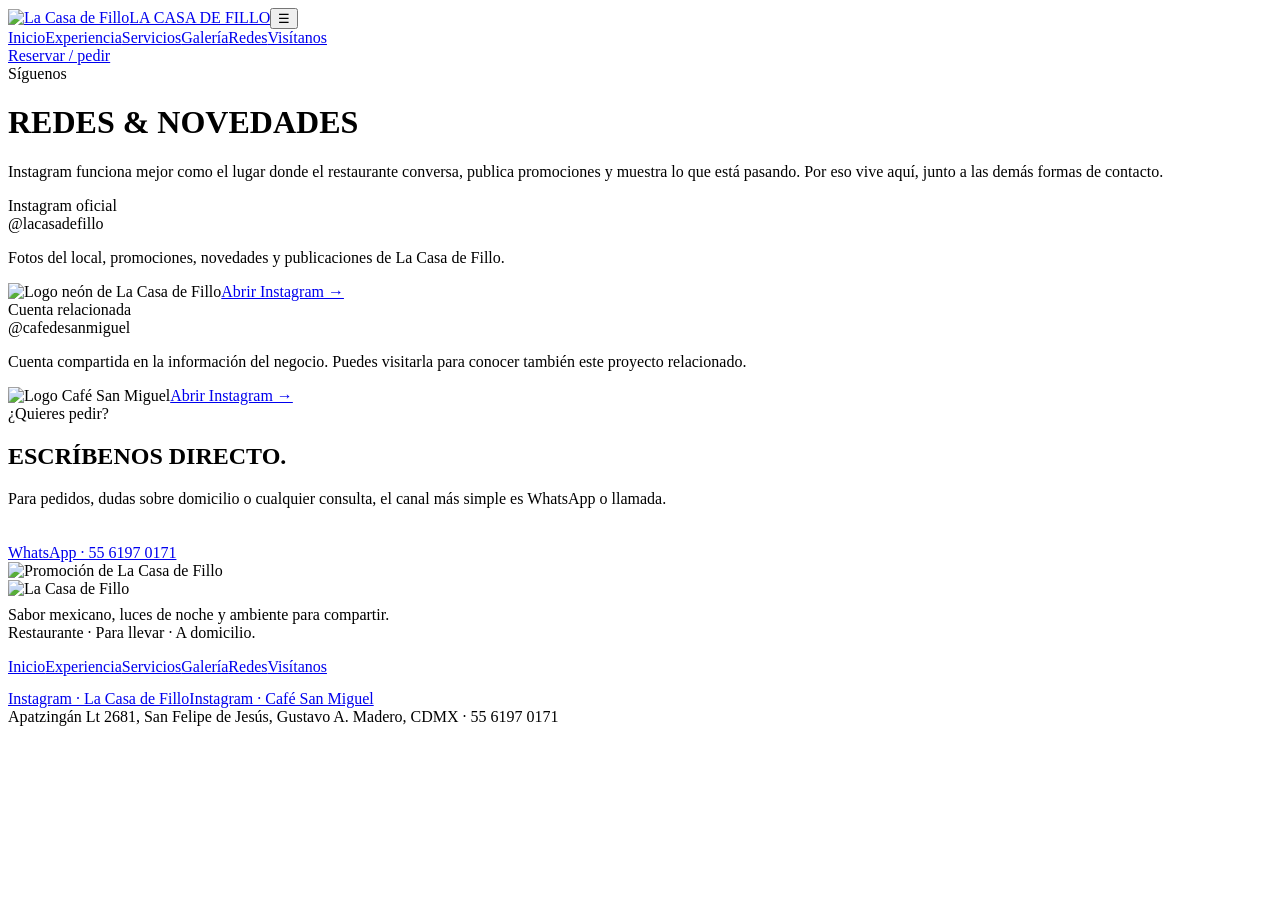
==== redes.html @ 6eaad09c "Add files via upload" ====
<!doctype html><html lang="es"><head><meta charset="UTF-8"><meta name="viewport" content="width=device-width, initial-scale=1.0"><meta name="theme-color" content="#070707"><title>Redes sociales · La Casa de Fillo</title><link rel="stylesheet" href="assets/styles.css"></head><body><header class="nav"><div class="container nav-inner"><a class="brand" href="index.html"><img src="assets/IMG-20261004-WA0051.jpg" alt="La Casa de Fillo"><span>LA CASA DE FILLO</span></a><button class="menu-toggle" aria-label="Abrir menú">☰</button><nav class="nav-links"><a href="index.html" class="">Inicio</a><a href="experiencia.html" class="">Experiencia</a><a href="servicios.html" class="">Servicios</a><a href="galeria.html" class="">Galería</a><a href="redes.html" class="active">Redes</a><a href="contacto.html" class="">Visítanos</a></nav><a class="cta" href="https://wa.me/525561970171" target="_blank" rel="noopener">Reservar / pedir</a></div></header><header class="page-head"><div class="container"><div class="section-kicker">Síguenos</div><h1>REDES & NOVEDADES</h1><p>Instagram funciona mejor como el lugar donde el restaurante conversa, publica promociones y muestra lo que está pasando. Por eso vive aquí, junto a las demás formas de contacto.</p></div></header><section><div class="container"><div class="social-grid"><article class="social-card"><div class="section-kicker">Instagram oficial</div><div class="handle">@lacasadefillo</div><p>Fotos del local, promociones, novedades y publicaciones de La Casa de Fillo.</p><img class="mini" src="assets/IMG-20261004-WA0051.jpg" alt="Logo neón de La Casa de Fillo"><a class="btn btn-neon" href="https://www.instagram.com/lacasadefillo/" target="_blank" rel="noopener">Abrir Instagram →</a></article><article class="social-card"><div class="section-kicker">Cuenta relacionada</div><div class="handle">@cafedesanmiguel</div><p>Cuenta compartida en la información del negocio. Puedes visitarla para conocer también este proyecto relacionado.</p><img class="mini" src="assets/IMG-20261004-WA0040.jpg" alt="Logo Café San Miguel"><a class="btn" href="https://www.instagram.com/cafedesanmiguel/" target="_blank" rel="noopener">Abrir Instagram →</a></article></div></div></section><section><div class="container"><div class="split"><div><div class="section-kicker">¿Quieres pedir?</div><h2 class="section-title">ESCRÍBENOS DIRECTO.</h2><p class="section-copy">Para pedidos, dudas sobre domicilio o cualquier consulta, el canal más simple es WhatsApp o llamada.</p><div style="height:20px"></div><a class="btn btn-neon" href="https://wa.me/525561970171" target="_blank" rel="noopener">WhatsApp · 55 6197 0171</a></div><div class="image-card tall"><img src="assets/IMG-20261004-WA0054.jpg" alt="Promoción de La Casa de Fillo"></div></div></div></section><footer class="footer"><div class="container"><div class="footer-top"><div><img src="assets/IMG-20261004-WA0051.jpg" alt="La Casa de Fillo"><p class="section-copy" style="max-width:430px;margin-top:8px">Sabor mexicano, luces de noche y ambiente para compartir. Restaurante · Para llevar · A domicilio.</p></div><div><div class="footer-nav"><a href="index.html">Inicio</a><a href="experiencia.html">Experiencia</a><a href="servicios.html">Servicios</a><a href="galeria.html">Galería</a><a href="redes.html">Redes</a><a href="contacto.html">Visítanos</a></div><div class="footer-nav" style="margin-top:14px"><a href="https://www.instagram.com/lacasadefillo/" target="_blank" rel="noopener">Instagram · La Casa de Fillo</a><a href="https://www.instagram.com/cafedesanmiguel/" target="_blank" rel="noopener">Instagram · Café San Miguel</a></div></div></div><div class="footnote">Apatzingán Lt 2681, San Felipe de Jesús, Gustavo A. Madero, CDMX · 55 6197 0171</div></div></footer><script src="assets/app.js"></script></body></html>
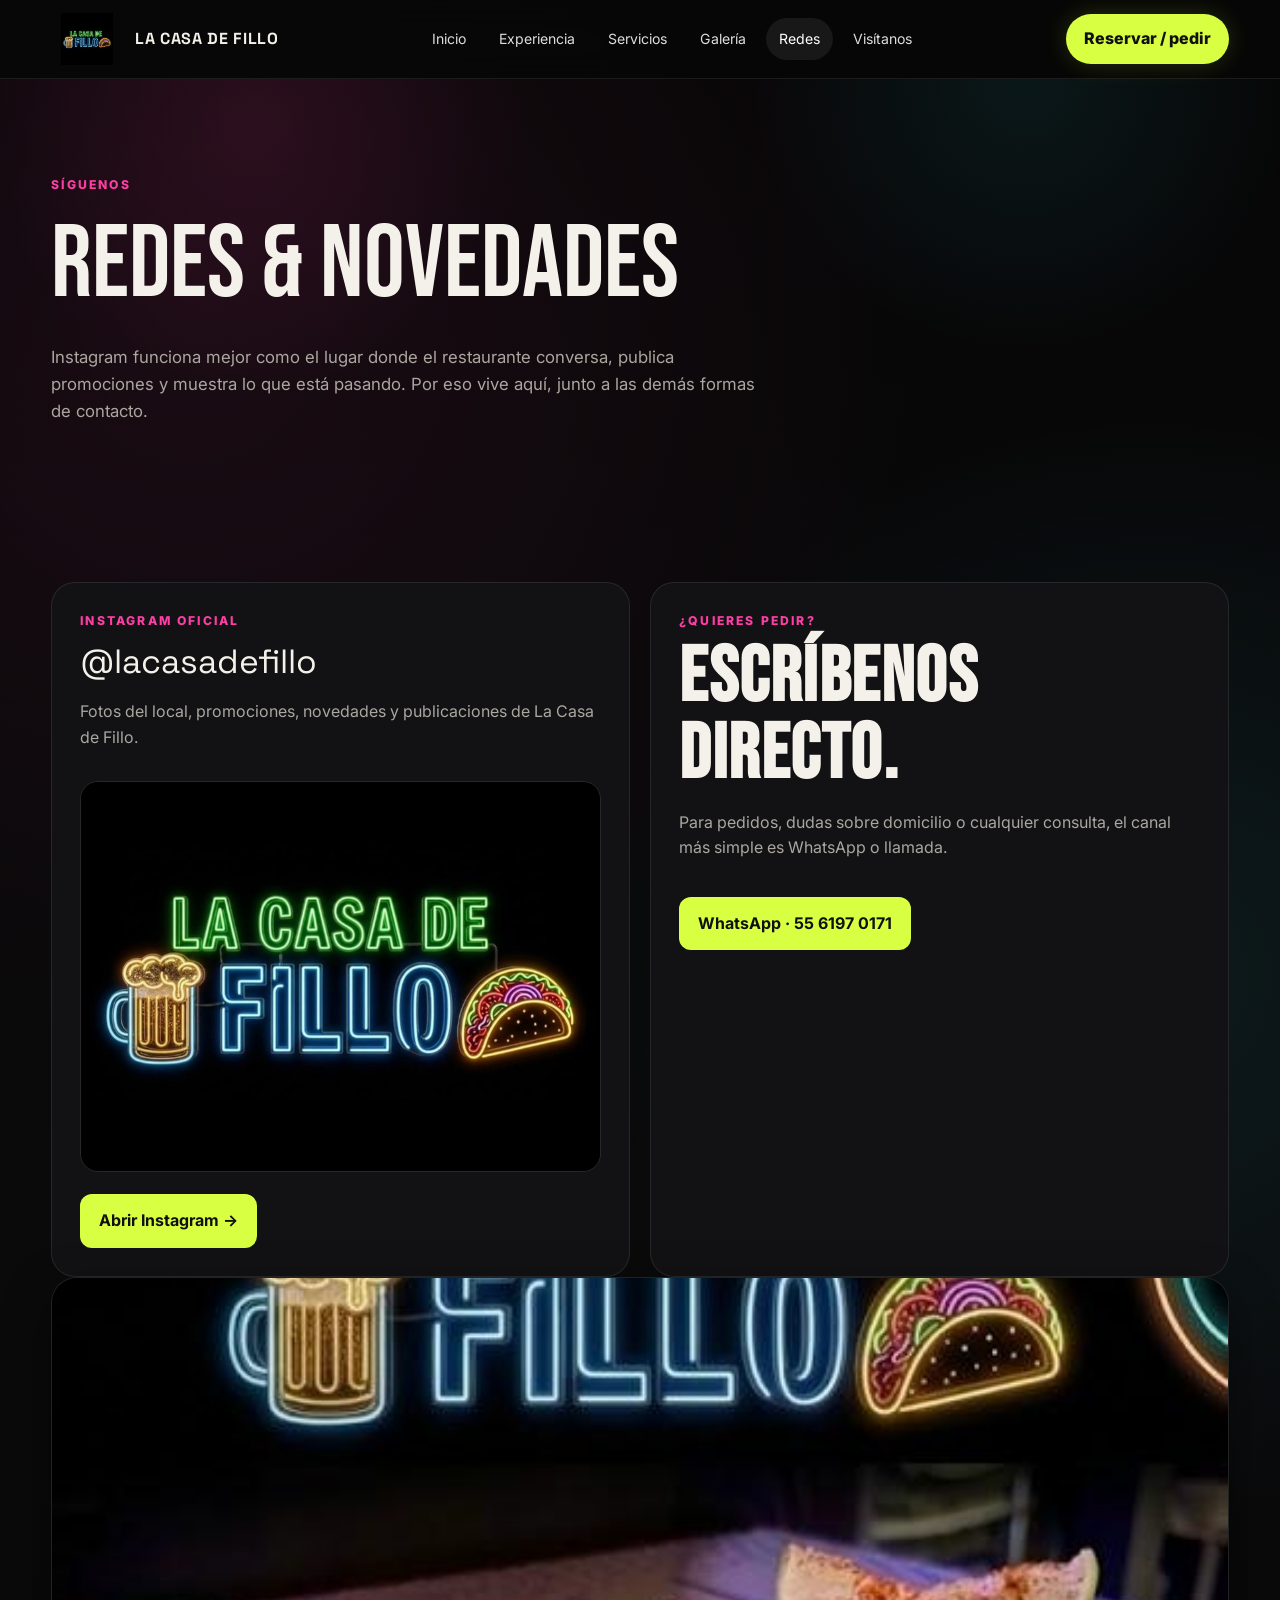
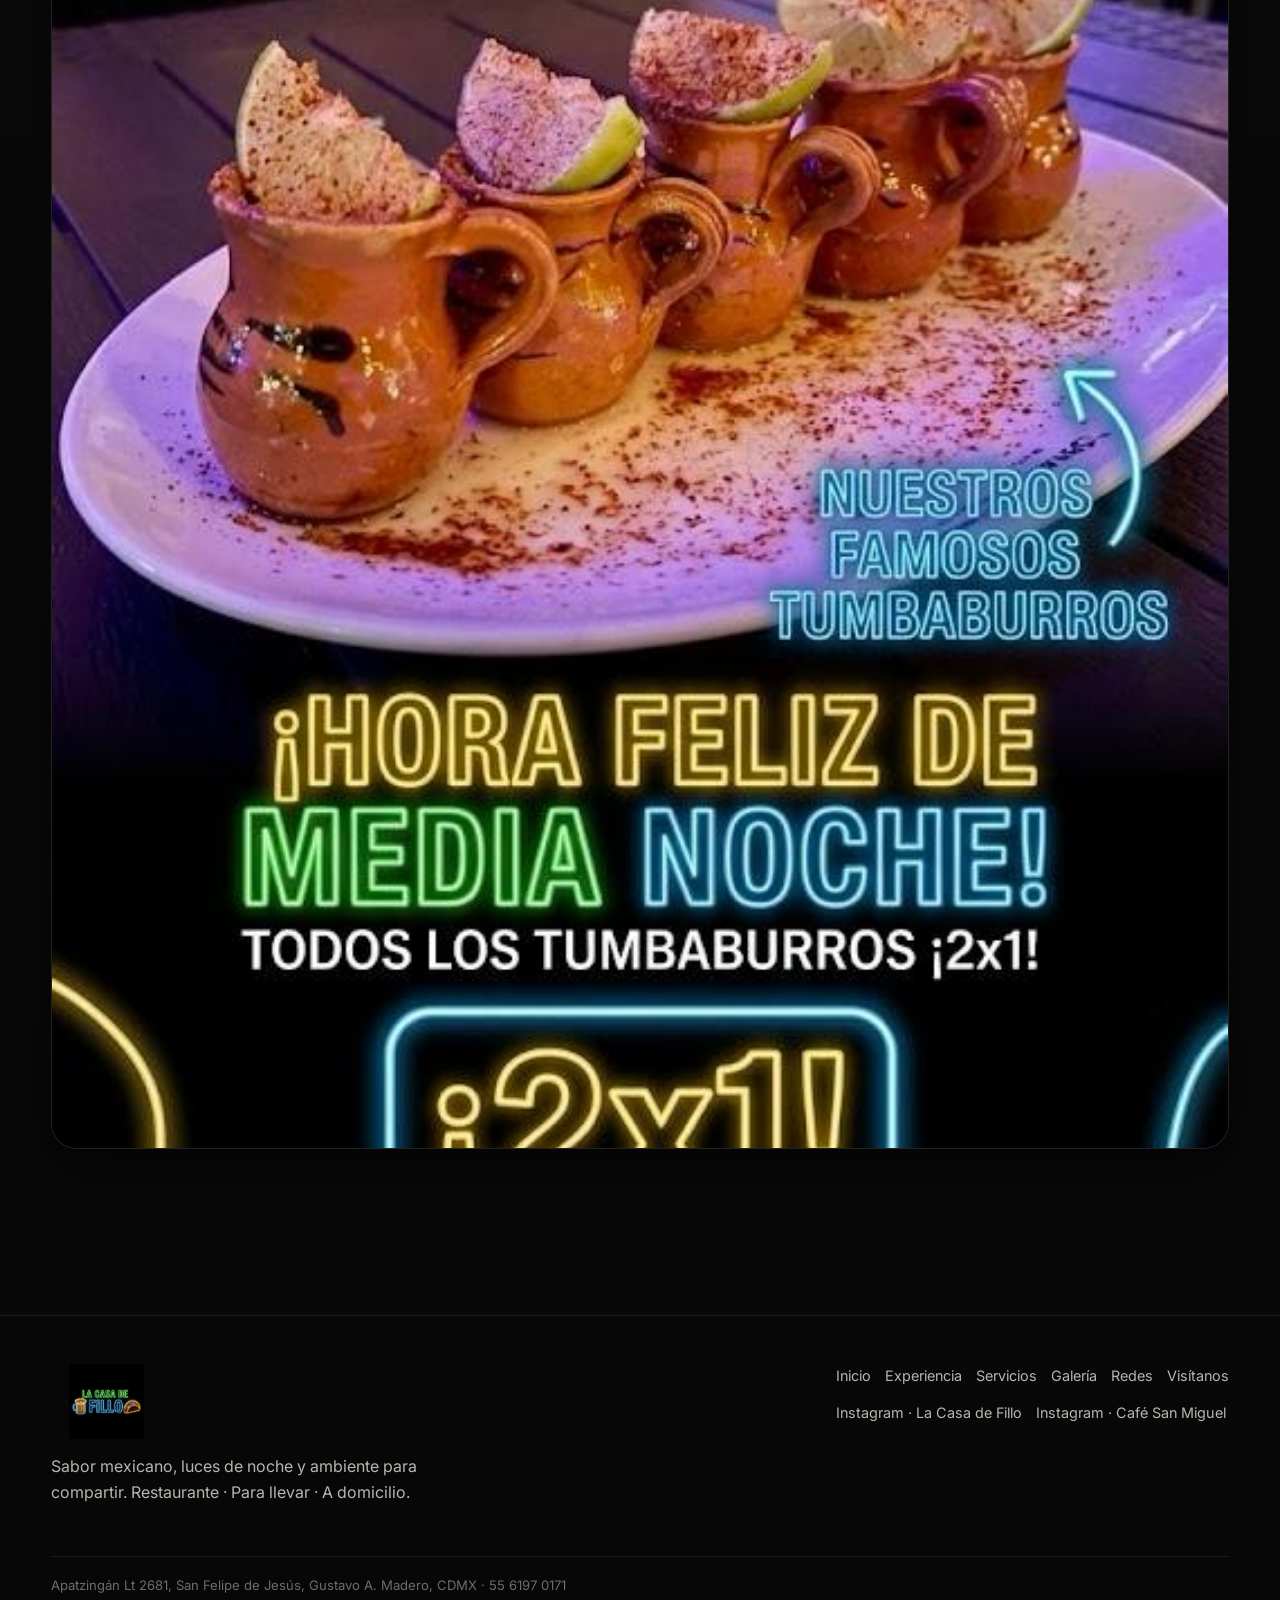
==== commit 66dba744: "Fix HTML formatting issues in redes.html" ====
--- a/redes.html
+++ b/redes.html
@@ -1 +1 @@
-<!doctype html><html lang="es"><head><meta charset="UTF-8"><meta name="viewport" content="width=device-width, initial-scale=1.0"><meta name="theme-color" content="#070707"><title>Redes sociales · La Casa de Fillo</title><link rel="stylesheet" href="assets/styles.css"></head><body><header class="nav"><div class="container nav-inner"><a class="brand" href="index.html"><img src="assets/IMG-20261004-WA0051.jpg" alt="La Casa de Fillo"><span>LA CASA DE FILLO</span></a><button class="menu-toggle" aria-label="Abrir menú">☰</button><nav class="nav-links"><a href="index.html" class="">Inicio</a><a href="experiencia.html" class="">Experiencia</a><a href="servicios.html" class="">Servicios</a><a href="galeria.html" class="">Galería</a><a href="redes.html" class="active">Redes</a><a href="contacto.html" class="">Visítanos</a></nav><a class="cta" href="https://wa.me/525561970171" target="_blank" rel="noopener">Reservar / pedir</a></div></header><header class="page-head"><div class="container"><div class="section-kicker">Síguenos</div><h1>REDES & NOVEDADES</h1><p>Instagram funciona mejor como el lugar donde el restaurante conversa, publica promociones y muestra lo que está pasando. Por eso vive aquí, junto a las demás formas de contacto.</p></div></header><section><div class="container"><div class="social-grid"><article class="social-card"><div class="section-kicker">Instagram oficial</div><div class="handle">@lacasadefillo</div><p>Fotos del local, promociones, novedades y publicaciones de La Casa de Fillo.</p><img class="mini" src="assets/IMG-20261004-WA0051.jpg" alt="Logo neón de La Casa de Fillo"><a class="btn btn-neon" href="https://www.instagram.com/lacasadefillo/" target="_blank" rel="noopener">Abrir Instagram →</a></article><article class="social-card"><div class="section-kicker">Cuenta relacionada</div><div class="handle">@cafedesanmiguel</div><p>Cuenta compartida en la información del negocio. Puedes visitarla para conocer también este proyecto relacionado.</p><img class="mini" src="assets/IMG-20261004-WA0040.jpg" alt="Logo Café San Miguel"><a class="btn" href="https://www.instagram.com/cafedesanmiguel/" target="_blank" rel="noopener">Abrir Instagram →</a></article></div></div></section><section><div class="container"><div class="split"><div><div class="section-kicker">¿Quieres pedir?</div><h2 class="section-title">ESCRÍBENOS DIRECTO.</h2><p class="section-copy">Para pedidos, dudas sobre domicilio o cualquier consulta, el canal más simple es WhatsApp o llamada.</p><div style="height:20px"></div><a class="btn btn-neon" href="https://wa.me/525561970171" target="_blank" rel="noopener">WhatsApp · 55 6197 0171</a></div><div class="image-card tall"><img src="assets/IMG-20261004-WA0054.jpg" alt="Promoción de La Casa de Fillo"></div></div></div></section><footer class="footer"><div class="container"><div class="footer-top"><div><img src="assets/IMG-20261004-WA0051.jpg" alt="La Casa de Fillo"><p class="section-copy" style="max-width:430px;margin-top:8px">Sabor mexicano, luces de noche y ambiente para compartir. Restaurante · Para llevar · A domicilio.</p></div><div><div class="footer-nav"><a href="index.html">Inicio</a><a href="experiencia.html">Experiencia</a><a href="servicios.html">Servicios</a><a href="galeria.html">Galería</a><a href="redes.html">Redes</a><a href="contacto.html">Visítanos</a></div><div class="footer-nav" style="margin-top:14px"><a href="https://www.instagram.com/lacasadefillo/" target="_blank" rel="noopener">Instagram · La Casa de Fillo</a><a href="https://www.instagram.com/cafedesanmiguel/" target="_blank" rel="noopener">Instagram · Café San Miguel</a></div></div></div><div class="footnote">Apatzingán Lt 2681, San Felipe de Jesús, Gustavo A. Madero, CDMX · 55 6197 0171</div></div></footer><script src="assets/app.js"></script></body></html>+<!doctype html><html lang="es"><head><meta charset="UTF-8"><meta name="viewport" content="width=device-width, initial-scale=1.0"><meta name="theme-color" content="#070707"><title>Redes sociales · La Casa de Fillo</title><link rel="stylesheet" href="assets/styles.css"></head><body><header class="nav"><div class="container nav-inner"><a class="brand" href="index.html"><img src="assets/IMG-20261004-WA0051.jpg" alt="La Casa de Fillo"><span>LA CASA DE FILLO</span></a><button class="menu-toggle" aria-label="Abrir menú">☰</button><nav class="nav-links"><a href="index.html" class="">Inicio</a><a href="experiencia.html" class="">Experiencia</a><a href="servicios.html" class="">Servicios</a><a href="galeria.html" class="">Galería</a><a href="redes.html" class="active">Redes</a><a href="contacto.html" class="">Visítanos</a></nav><a class="cta" href="https://wa.me/525561970171" target="_blank" rel="noopener">Reservar / pedir</a></div></header><header class="page-head"><div class="container"><div class="section-kicker">Síguenos</div><h1>REDES & NOVEDADES</h1><p>Instagram funciona mejor como el lugar donde el restaurante conversa, publica promociones y muestra lo que está pasando. Por eso vive aquí, junto a las demás formas de contacto.</p></div></header><section><div class="container"><div class="social-grid"><article class="social-card"><div class="section-kicker">Instagram oficial</div><div class="handle">@lacasadefillo</div><p>Fotos del local, promociones, novedades y publicaciones de La Casa de Fillo.</p><img class="mini" src="assets/IMG-20261004-WA0051.jpg" alt="Logo neón de La Casa de Fillo"><a class="btn btn-neon" href="https://www.instagram.com/lacasadefillo/" target="_blank" rel="noopener">Abrir Instagram →</a></article><article class="social-card"><div class="section-kicker">¿Quieres pedir?</div><h2 class="section-title">ESCRÍBENOS DIRECTO.</h2><p class="section-copy">Para pedidos, dudas sobre domicilio o cualquier consulta, el canal más simple es WhatsApp o llamada.</p><div style="height:20px"></div><a class="btn btn-neon" href="https://wa.me/525561970171" target="_blank" rel="noopener">WhatsApp · 55 6197 0171</a></div><div class="image-card tall"><img src="assets/IMG-20261004-WA0054.jpg" alt="Promoción de La Casa de Fillo"></div></div></div></section><footer class="footer"><div class="container"><div class="footer-top"><div><img src="assets/IMG-20261004-WA0051.jpg" alt="La Casa de Fillo"><p class="section-copy" style="max-width:430px;margin-top:8px">Sabor mexicano, luces de noche y ambiente para compartir. Restaurante · Para llevar · A domicilio.</p></div><div><div class="footer-nav"><a href="index.html">Inicio</a><a href="experiencia.html">Experiencia</a><a href="servicios.html">Servicios</a><a href="galeria.html">Galería</a><a href="redes.html">Redes</a><a href="contacto.html">Visítanos</a></div><div class="footer-nav" style="margin-top:14px"><a href="https://www.instagram.com/lacasadefillo/" target="_blank" rel="noopener">Instagram · La Casa de Fillo</a><a href="https://www.instagram.com/cafedesanmiguel/" target="_blank" rel="noopener">Instagram · Café San Miguel</a></div></div></div><div class="footnote">Apatzingán Lt 2681, San Felipe de Jesús, Gustavo A. Madero, CDMX · 55 6197 0171</div></div></footer><script src="assets/app.js"></script></body></html>
--- a/assets/styles.css
+++ b/assets/styles.css
@@ -0,0 +1,16 @@
+@import url('https://fonts.googleapis.com/css2?family=Bebas+Neue&family=Inter:wght@400;500;600;700;800&family=Space+Grotesk:wght@500;600;700&display=swap');
+:root{--bg:#070707;--bg2:#0e0e10;--panel:#121214;--ink:#f4f1ea;--muted:#aaa7a0;--line:rgba(255,255,255,.09);--neon:#d8ff42;--pink:#ff3ea5;--cyan:#3ee7ff;--red:#ff4545;--shadow:0 18px 50px rgba(0,0,0,.45)}
+*{box-sizing:border-box}html{scroll-behavior:smooth}body{margin:0;background:radial-gradient(circle at 15% 10%,rgba(255,62,165,.08),transparent 24%),radial-gradient(circle at 90% 30%,rgba(62,231,255,.08),transparent 22%),linear-gradient(#060606,#0a0a0b 40%,#070707);color:var(--ink);font-family:Inter,system-ui,sans-serif;line-height:1.6}a{color:inherit;text-decoration:none}.container{width:min(1180px,92vw);margin:auto}.nav{position:sticky;top:0;z-index:30;background:rgba(7,7,7,.88);backdrop-filter:blur(16px);border-bottom:1px solid var(--line)}.nav-inner{height:78px;display:flex;align-items:center;justify-content:space-between;gap:20px}.brand{display:flex;align-items:center;gap:12px}.brand img{width:72px;height:52px;object-fit:contain}.brand span{font-family:'Space Grotesk';font-weight:700;letter-spacing:.04em}.nav-links{display:flex;align-items:center;gap:7px}.nav-links a{padding:10px 13px;border-radius:999px;color:#ddd;font-size:.88rem}.nav-links a:hover,.nav-links a.active{background:rgba(255,255,255,.07);color:white}.cta{display:inline-flex;align-items:center;justify-content:center;gap:8px;padding:12px 18px;border-radius:999px;background:var(--neon);color:#101010;font-weight:800;box-shadow:0 0 24px rgba(216,255,66,.17)}.menu-toggle{display:none;border:1px solid var(--line);background:var(--panel);color:white;border-radius:10px;padding:10px 12px}
+.hero{position:relative;min-height:79vh;display:grid;align-items:end;overflow:hidden}.hero-bg{position:absolute;inset:0;background:linear-gradient(90deg,rgba(0,0,0,.94) 0%,rgba(0,0,0,.56) 38%,rgba(0,0,0,.28) 70%,rgba(0,0,0,.72) 100%),linear-gradient(180deg,rgba(0,0,0,.15) 40%,#070707 96%),url('../assets/IMG-20261004-WA0043.jpg') center/cover no-repeat;filter:saturate(1.15)}.hero-content{position:relative;z-index:1;padding:110px 0 90px;max-width:720px}.eyebrow{display:inline-flex;gap:8px;align-items:center;font-size:.75rem;font-weight:800;letter-spacing:.16em;text-transform:uppercase;color:var(--neon)}.eyebrow:before{content:'';width:24px;height:2px;background:var(--neon);box-shadow:0 0 12px var(--neon)}h1,h2,h3{margin:0;line-height:1}.display{font-family:'Bebas Neue';font-size:clamp(4.2rem,10vw,8rem);letter-spacing:.015em;max-width:720px;text-shadow:0 0 28px rgba(255,62,165,.12)}.display .accent{color:var(--neon)}.lead{font-size:1.08rem;color:#d6d2cb;max-width:620px;margin:22px 0 28px}.hero-actions{display:flex;gap:12px;flex-wrap:wrap}.btn{display:inline-flex;padding:13px 18px;border-radius:12px;border:1px solid rgba(255,255,255,.12);background:rgba(255,255,255,.055);font-weight:700}.btn:hover{border-color:rgba(255,255,255,.28);transform:translateY(-1px)}.btn-ghost{background:transparent}.btn-neon{background:var(--neon);color:#101010;border-color:transparent}.floating-note{position:absolute;right:4vw;bottom:70px;z-index:2;width:min(270px,33vw);border:1px solid rgba(216,255,66,.25);background:rgba(10,10,10,.76);padding:18px;border-radius:18px;box-shadow:0 0 30px rgba(216,255,66,.08)}.floating-note .big{font:3rem 'Bebas Neue';color:var(--neon)}
+section{padding:96px 0}.section-kicker{font-size:.76rem;font-weight:800;text-transform:uppercase;letter-spacing:.18em;color:var(--pink);margin-bottom:10px}.section-title{font-family:'Bebas Neue';font-size:clamp(3rem,6vw,5rem);letter-spacing:.02em}.section-copy{color:#b9b5ae;max-width:680px}.split{display:grid;grid-template-columns:1.05fr .95fr;gap:54px;align-items:center}.image-card{position:relative;border-radius:26px;overflow:hidden;box-shadow:var(--shadow);border:1px solid var(--line);background:#0c0c0c}.image-card img{width:100%;display:block;object-fit:cover}.image-card.tall img{aspect-ratio:4/5}.image-card.land img{aspect-ratio:16/10}.tag{position:absolute;left:16px;top:16px;background:rgba(0,0,0,.72);border:1px solid rgba(255,255,255,.14);padding:7px 10px;border-radius:999px;font-size:.74rem;font-weight:800}
+.cards{display:grid;grid-template-columns:repeat(3,1fr);gap:18px}.card{background:linear-gradient(180deg,rgba(255,255,255,.045),rgba(255,255,255,.018));border:1px solid var(--line);border-radius:22px;padding:26px;min-height:230px;box-shadow:var(--shadow)}.card:hover{border-color:rgba(216,255,66,.2);transform:translateY(-3px)}.icon{width:44px;height:44px;display:grid;place-items:center;border-radius:14px;background:rgba(216,255,66,.09);color:var(--neon);font-size:1.2rem;margin-bottom:18px}.card h3{font:1.65rem 'Space Grotesk';margin-bottom:10px}.card p{margin:0;color:#aaa7a0}
+.mosaic{display:grid;grid-template-columns:1.35fr .8fr .8fr;gap:16px;grid-auto-rows:230px}.mosaic .tile{border-radius:22px;overflow:hidden;border:1px solid var(--line);position:relative}.mosaic img{width:100%;height:100%;object-fit:cover}.tile .overlay{position:absolute;inset:auto 0 0;padding:18px;background:linear-gradient(transparent,rgba(0,0,0,.85));font-weight:700}.span2{grid-row:span 2}.wide{grid-column:span 2}
+.band{border-block:1px solid var(--line);background:linear-gradient(90deg,rgba(216,255,66,.05),rgba(255,62,165,.05),rgba(62,231,255,.05));padding:25px 0}.band-inner{display:flex;align-items:center;justify-content:space-between;gap:20px}.band strong{font-family:'Bebas Neue';font-size:2.5rem}.band small{color:#aaa7a0}.quote{font-family:'Bebas Neue';font-size:clamp(2.6rem,5vw,4.6rem);max-width:820px;letter-spacing:.02em}.quote span{color:var(--pink)}
+.page-head{padding:96px 0 44px;background:radial-gradient(circle at 20% 10%,rgba(255,62,165,.1),transparent 25%),radial-gradient(circle at 80% 0%,rgba(62,231,255,.08),transparent 25%)}.page-head h1{font:clamp(4rem,8vw,6.5rem) 'Bebas Neue'}.page-head p{max-width:720px;color:#aaa7a0;font-size:1.05rem}.service-grid{display:grid;grid-template-columns:1fr 1fr;gap:20px}.service{padding:28px;border-radius:22px;border:1px solid var(--line);background:var(--panel);min-height:230px}.service h3{font:2rem 'Bebas Neue';letter-spacing:.03em}.service:nth-child(1){box-shadow:0 0 0 1px rgba(216,255,66,.06),0 0 38px rgba(216,255,66,.05)}.service:nth-child(2){box-shadow:0 0 0 1px rgba(255,62,165,.05),0 0 38px rgba(255,62,165,.05)}.service:nth-child(3){box-shadow:0 0 0 1px rgba(62,231,255,.05),0 0 38px rgba(62,231,255,.05)}
+.gallery{display:grid;grid-template-columns:repeat(12,1fr);gap:14px}.gallery figure{margin:0;border-radius:20px;overflow:hidden;border:1px solid var(--line);background:#0d0d0e;position:relative;cursor:pointer}.gallery img{width:100%;height:100%;object-fit:cover;display:block;transition:transform .35s ease;filter:saturate(1.1)}.gallery figure:hover img{transform:scale(1.04)}.gallery figcaption{position:absolute;left:12px;bottom:12px;background:rgba(0,0,0,.68);padding:7px 9px;border-radius:999px;font-size:.72rem;font-weight:700}.g-1{grid-column:span 5;height:520px}.g-2{grid-column:span 7;height:260px}.g-3{grid-column:span 3;height:246px}.g-4{grid-column:span 4;height:246px}.g-5{grid-column:span 5;height:246px}.g-6{grid-column:span 7;height:360px}.g-7{grid-column:span 5;height:360px}.g-8{grid-column:span 4;height:300px}.g-9{grid-column:span 4;height:300px}.g-10{grid-column:span 4;height:300px}.g-11{grid-column:span 5;height:400px}.g-12{grid-column:span 7;height:400px}.g-13{grid-column:span 6;height:330px}.g-14{grid-column:span 6;height:330px}
+.contact-grid{display:grid;grid-template-columns:1fr 1.05fr;gap:22px}.contact-card{border:1px solid var(--line);border-radius:24px;background:var(--panel);padding:30px}.contact-list{display:grid;gap:14px;margin:24px 0}.contact-item{display:flex;gap:14px;align-items:flex-start;padding:16px;border-radius:16px;background:#0b0b0c;border:1px solid var(--line)}.contact-item strong{display:block}.contact-item span{color:#a8a49d;font-size:.92rem}.mapbox{min-height:100%;padding:0;overflow:hidden}.mapbox iframe{width:100%;height:100%;min-height:450px;border:0;filter:grayscale(1) contrast(1.1) brightness(.72)}
+.social-grid{display:grid;grid-template-columns:1fr 1fr;gap:20px}.social-card{padding:28px;border-radius:24px;border:1px solid var(--line);background:var(--panel)}.handle{font:2.1rem 'Space Grotesk';margin:7px 0 10px}.social-card p{color:#aaa7a0}.social-card .mini{width:100%;aspect-ratio:4/3;object-fit:cover;border-radius:18px;margin:15px 0;border:1px solid var(--line)}
+.footer{padding:48px 0 32px;border-top:1px solid var(--line);margin-top:70px}.footer-top{display:flex;justify-content:space-between;gap:30px;align-items:flex-start}.footer img{width:110px;height:75px;object-fit:contain}.footer-nav{display:flex;gap:14px;flex-wrap:wrap;color:#b9b5ae;font-size:.9rem}.footnote{margin-top:35px;color:#6f6c66;font-size:.82rem;border-top:1px solid var(--line);padding-top:18px}
+.lightbox{position:fixed;inset:0;background:rgba(0,0,0,.92);display:none;align-items:center;justify-content:center;padding:30px;z-index:80}.lightbox.show{display:flex}.lightbox img{max-width:92vw;max-height:88vh;border-radius:16px;border:1px solid rgba(255,255,255,.15);box-shadow:0 25px 90px #000}.close{position:absolute;right:25px;top:18px;background:#18181a;color:white;border:1px solid var(--line);width:44px;height:44px;border-radius:50%;font-size:1.2rem}
+@media(max-width:900px){.nav-links{display:none}.menu-toggle{display:block}.nav.open .nav-links{display:flex;position:absolute;top:78px;left:0;right:0;padding:14px;background:rgba(7,7,7,.98);border-bottom:1px solid var(--line);flex-direction:column;align-items:stretch}.nav.open .nav-links a{padding:12px 16px}.nav-inner .cta{display:none}.hero{min-height:82vh}.hero-bg{background-position:58% center}.floating-note{position:relative;right:auto;bottom:auto;margin:0 0 40px;width:fit-content}.hero-content{padding:100px 0 40px}.split,.contact-grid,.social-grid,.service-grid{grid-template-columns:1fr}.cards{grid-template-columns:1fr}.mosaic{grid-template-columns:1fr 1fr;grid-auto-rows:210px}.wide{grid-column:span 2}.span2{grid-row:span 2}.gallery{grid-template-columns:1fr 1fr}.gallery figure{grid-column:span 1!important;height:260px}.gallery figure:nth-child(1),.gallery figure:nth-child(6),.gallery figure:nth-child(11),.gallery figure:nth-child(12){grid-column:span 2!important}.footer-top{flex-direction:column}}
+@media(max-width:560px){section{padding:70px 0}.display{font-size:4.1rem}.hero{min-height:88vh}.hero-content{padding-top:120px}.mosaic{grid-template-columns:1fr}.wide{grid-column:auto}.span2{grid-row:auto}.gallery{grid-template-columns:1fr}.gallery figure,.gallery figure:nth-child(n){grid-column:auto!important;height:300px}.page-head{padding-top:75px}.brand span{display:none}}
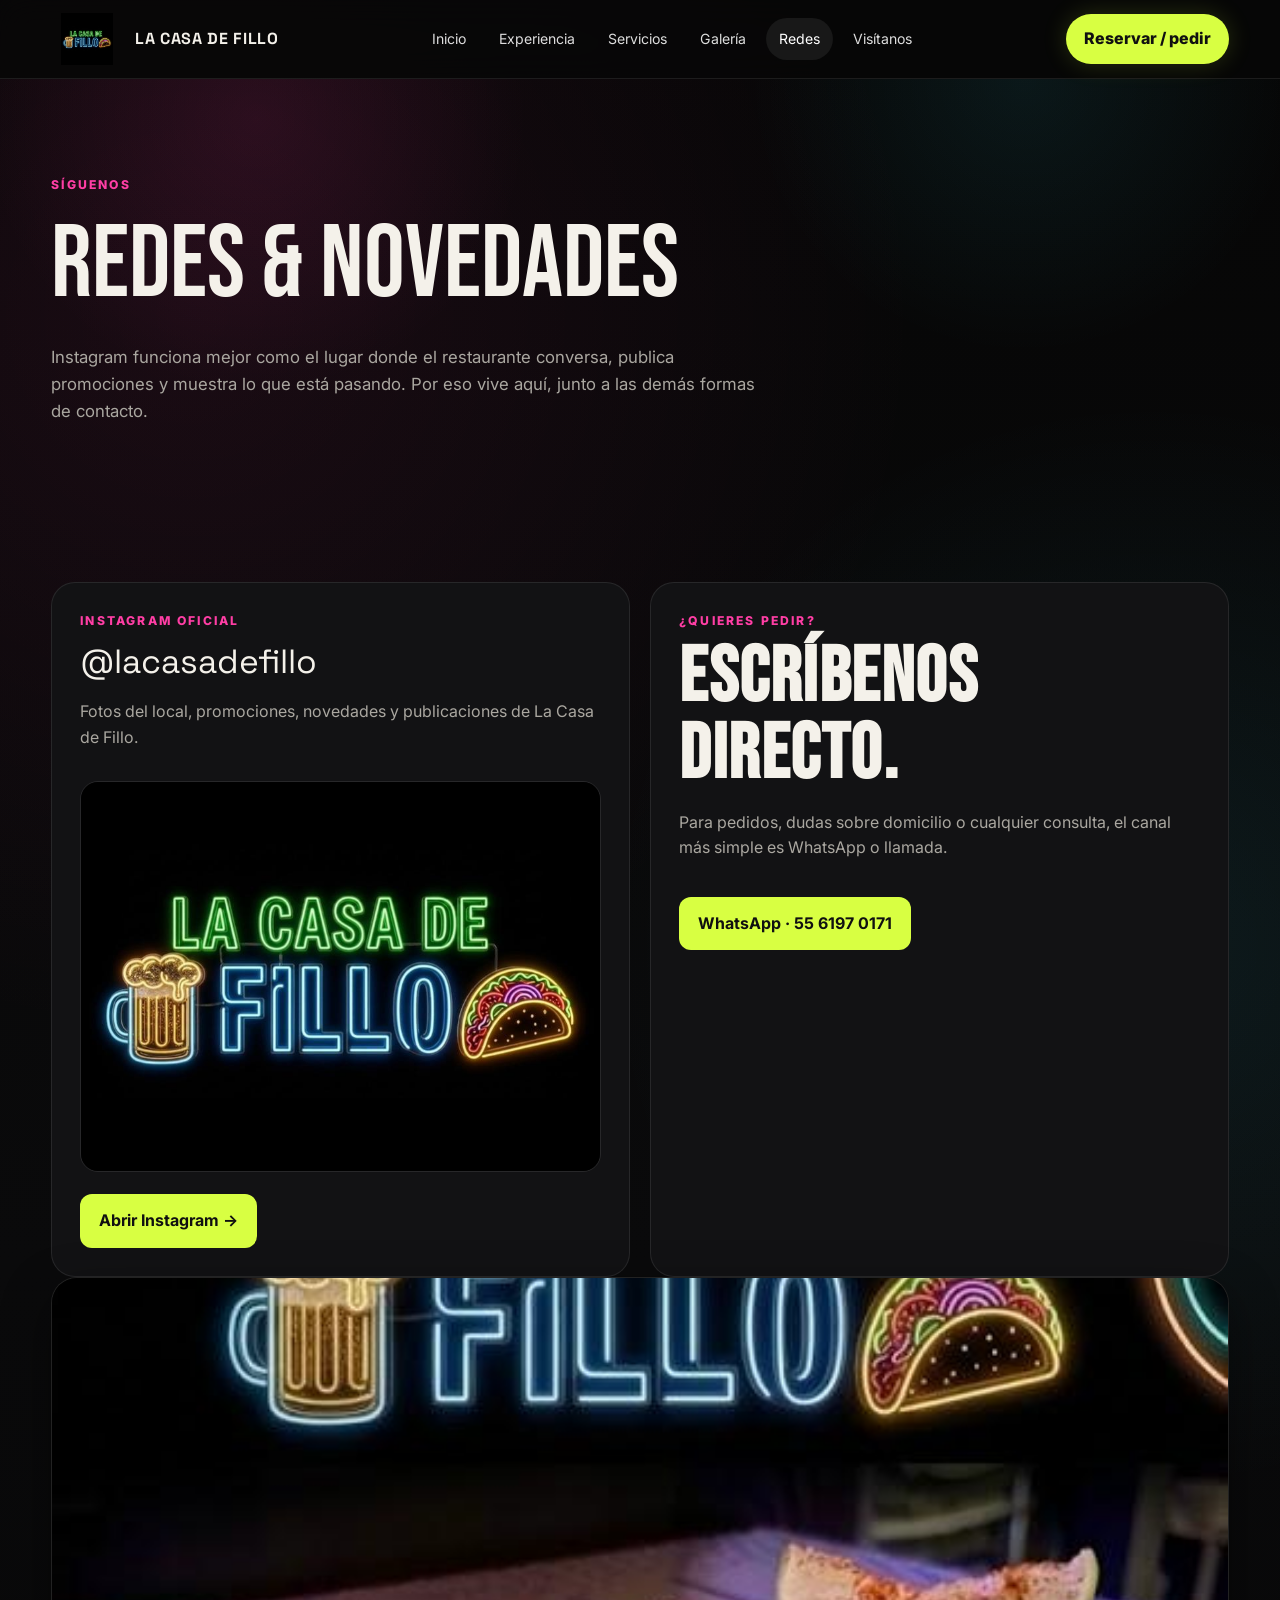
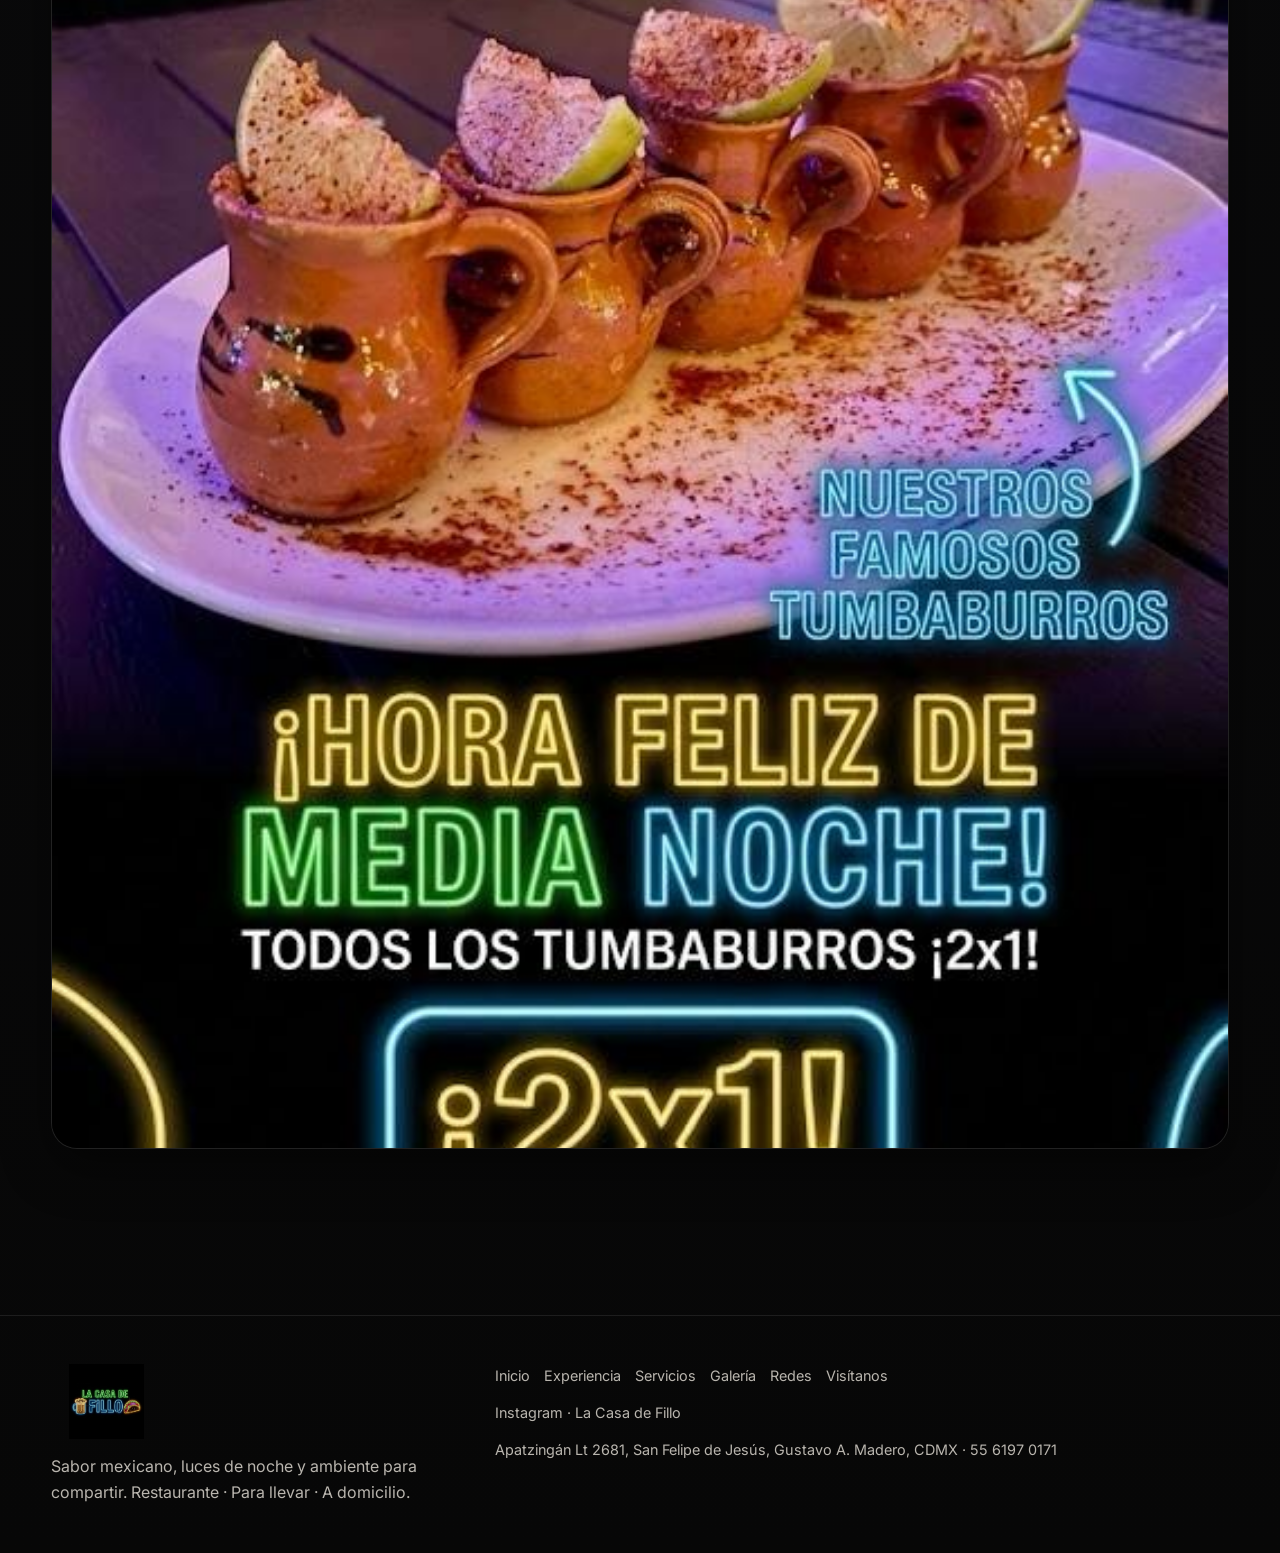
==== commit 744e6458: "Update redes.html" ====
--- a/redes.html
+++ b/redes.html
@@ -1 +1 @@
-<!doctype html><html lang="es"><head><meta charset="UTF-8"><meta name="viewport" content="width=device-width, initial-scale=1.0"><meta name="theme-color" content="#070707"><title>Redes sociales · La Casa de Fillo</title><link rel="stylesheet" href="assets/styles.css"></head><body><header class="nav"><div class="container nav-inner"><a class="brand" href="index.html"><img src="assets/IMG-20261004-WA0051.jpg" alt="La Casa de Fillo"><span>LA CASA DE FILLO</span></a><button class="menu-toggle" aria-label="Abrir menú">☰</button><nav class="nav-links"><a href="index.html" class="">Inicio</a><a href="experiencia.html" class="">Experiencia</a><a href="servicios.html" class="">Servicios</a><a href="galeria.html" class="">Galería</a><a href="redes.html" class="active">Redes</a><a href="contacto.html" class="">Visítanos</a></nav><a class="cta" href="https://wa.me/525561970171" target="_blank" rel="noopener">Reservar / pedir</a></div></header><header class="page-head"><div class="container"><div class="section-kicker">Síguenos</div><h1>REDES & NOVEDADES</h1><p>Instagram funciona mejor como el lugar donde el restaurante conversa, publica promociones y muestra lo que está pasando. Por eso vive aquí, junto a las demás formas de contacto.</p></div></header><section><div class="container"><div class="social-grid"><article class="social-card"><div class="section-kicker">Instagram oficial</div><div class="handle">@lacasadefillo</div><p>Fotos del local, promociones, novedades y publicaciones de La Casa de Fillo.</p><img class="mini" src="assets/IMG-20261004-WA0051.jpg" alt="Logo neón de La Casa de Fillo"><a class="btn btn-neon" href="https://www.instagram.com/lacasadefillo/" target="_blank" rel="noopener">Abrir Instagram →</a></article><article class="social-card"><div class="section-kicker">¿Quieres pedir?</div><h2 class="section-title">ESCRÍBENOS DIRECTO.</h2><p class="section-copy">Para pedidos, dudas sobre domicilio o cualquier consulta, el canal más simple es WhatsApp o llamada.</p><div style="height:20px"></div><a class="btn btn-neon" href="https://wa.me/525561970171" target="_blank" rel="noopener">WhatsApp · 55 6197 0171</a></div><div class="image-card tall"><img src="assets/IMG-20261004-WA0054.jpg" alt="Promoción de La Casa de Fillo"></div></div></div></section><footer class="footer"><div class="container"><div class="footer-top"><div><img src="assets/IMG-20261004-WA0051.jpg" alt="La Casa de Fillo"><p class="section-copy" style="max-width:430px;margin-top:8px">Sabor mexicano, luces de noche y ambiente para compartir. Restaurante · Para llevar · A domicilio.</p></div><div><div class="footer-nav"><a href="index.html">Inicio</a><a href="experiencia.html">Experiencia</a><a href="servicios.html">Servicios</a><a href="galeria.html">Galería</a><a href="redes.html">Redes</a><a href="contacto.html">Visítanos</a></div><div class="footer-nav" style="margin-top:14px"><a href="https://www.instagram.com/lacasadefillo/" target="_blank" rel="noopener">Instagram · La Casa de Fillo</a><a href="https://www.instagram.com/cafedesanmiguel/" target="_blank" rel="noopener">Instagram · Café San Miguel</a></div></div></div><div class="footnote">Apatzingán Lt 2681, San Felipe de Jesús, Gustavo A. Madero, CDMX · 55 6197 0171</div></div></footer><script src="assets/app.js"></script></body></html>
+<!doctype html><html lang="es"><head><meta charset="UTF-8"><meta name="viewport" content="width=device-width, initial-scale=1.0"><meta name="theme-color" content="#070707"><title>Redes sociales · La Casa de Fillo</title><link rel="stylesheet" href="assets/styles.css"></head><body><header class="nav"><div class="container nav-inner"><a class="brand" href="index.html"><img src="assets/IMG-20261004-WA0051.jpg" alt="La Casa de Fillo"><span>LA CASA DE FILLO</span></a><button class="menu-toggle" aria-label="Abrir menú">☰</button><nav class="nav-links"><a href="index.html" class="">Inicio</a><a href="experiencia.html" class="">Experiencia</a><a href="servicios.html" class="">Servicios</a><a href="galeria.html" class="">Galería</a><a href="redes.html" class="active">Redes</a><a href="contacto.html" class="">Visítanos</a></nav><a class="cta" href="https://wa.me/525561970171" target="_blank" rel="noopener">Reservar / pedir</a></div></header><header class="page-head"><div class="container"><div class="section-kicker">Síguenos</div><h1>REDES & NOVEDADES</h1><p>Instagram funciona mejor como el lugar donde el restaurante conversa, publica promociones y muestra lo que está pasando. Por eso vive aquí, junto a las demás formas de contacto.</p></div></header><section><div class="container"><div class="social-grid"><article class="social-card"><div class="section-kicker">Instagram oficial</div><div class="handle">@lacasadefillo</div><p>Fotos del local, promociones, novedades y publicaciones de La Casa de Fillo.</p><img class="mini" src="assets/IMG-20261004-WA0051.jpg" alt="Logo neón de La Casa de Fillo"><a class="btn btn-neon" href="https://www.instagram.com/lacasadefillo/" target="_blank" rel="noopener">Abrir Instagram →</a></article><article class="social-card"><div class="section-kicker">¿Quieres pedir?</div><h2 class="section-title">ESCRÍBENOS DIRECTO.</h2><p class="section-copy">Para pedidos, dudas sobre domicilio o cualquier consulta, el canal más simple es WhatsApp o llamada.</p><div style="height:20px"></div><a class="btn btn-neon" href="https://wa.me/525561970171" target="_blank" rel="noopener">WhatsApp · 55 6197 0171</a></div><div class="image-card tall"><img src="assets/IMG-20261004-WA0054.jpg" alt="Promoción de La Casa de Fillo"></div></div></div></section><footer class="footer"><div class="container"><div class="footer-top"><div><img src="assets/IMG-20261004-WA0051.jpg" alt="La Casa de Fillo"><p class="section-copy" style="max-width:430px;margin-top:8px">Sabor mexicano, luces de noche y ambiente para compartir. Restaurante · Para llevar · A domicilio.</p></div><div><div class="footer-nav"><a href="index.html">Inicio</a><a href="experiencia.html">Experiencia</a><a href="servicios.html">Servicios</a><a href="galeria.html">Galería</a><a href="redes.html">Redes</a><a href="contacto.html">Visítanos</a></div><div class="footer-nav" style="margin-top:14px"><a href="https://www.instagram.com/lacasadefillo/" target="_blank" rel="noopener">Instagram · La Casa de Fillo</a><a>Apatzingán Lt 2681, San Felipe de Jesús, Gustavo A. Madero, CDMX · 55 6197 0171</div></div></footer><script src="assets/app.js"></script></body></html>
